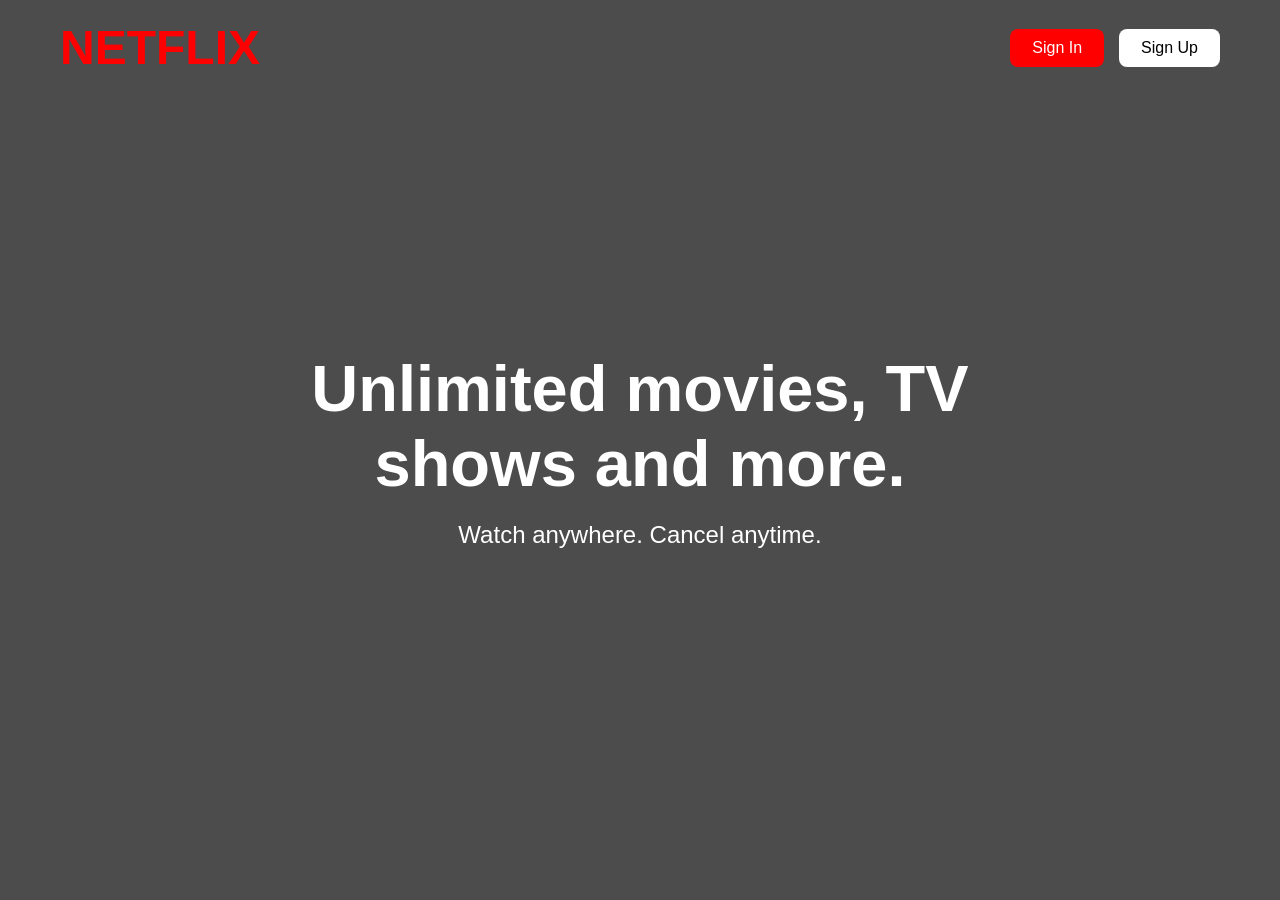
==== index.html @ 57f3a24a "Add files via upload" ====
<!DOCTYPE html>
<html>

<head>
    <title>Netflix Clone</title>
    <link rel="stylesheet" href="style.css">
</head>

<body>

    <div class="hero">

        <div class="navbar">

        <h1 class="logo">NETFLIX</h1>

        <div class="nav-buttons">

        <a href="login.html">
            <button>Sign In</button>
        </a>

        <a href="signup.html">
            <button class="signup-btn">Sign Up</button>
        </a>

        </div>

    </div>

        <div class="content">

            <h2>Unlimited movies, TV shows and more.</h2>

            <p>Watch anywhere. Cancel anytime.</p>

        </div>

    </div>
    <script>

    if(localStorage.getItem("loggedIn") === "true"){

        window.location.href = "home.html";

    }

    </script>
</body>

</html>
---- style.css ----
*{
    margin:0;
    padding:0;
    box-sizing:border-box;
}

body{
    font-family:Arial;
    color:white;
}

.hero{
    width:100%;
    height:100vh;

    background:
    linear-gradient(rgba(0,0,0,0.7),
    rgba(0,0,0,0.7)),
    url("https://images.unsplash.com/photo-1489599849927-2ee91cede3ba");

    background-size:cover;
    background-position:center;
    background-repeat:no-repeat;

    position:relative;
}

.navbar{
    width:100%;
    display:flex;
    justify-content:space-between;
    align-items:center;

    padding:20px 60px;

    position:absolute;
    top:0;
    left:0;
}

.logo{
    color:red;
    font-size:48px;
    font-weight:bold;
}

.nav-buttons{
    display:flex;
    gap:15px;
}

button{
    padding:10px 22px;
    border:none;
    border-radius:8px;
    cursor:pointer;
    font-size:16px;

    transition:0.3s;

    transform-style:preserve-3d;
}

button:hover{

    transform:
    translateY(-5px)
    scale(1.05);

    box-shadow:
    0 10px 25px rgba(0,0,0,0.5);

}

.nav-buttons button{
    background:red;
    color:white;
}

.signup-btn{
    background:white !important;
    color:black !important;
}

.content{
    width:100%;
    height:100vh;

    display:flex;
    flex-direction:column;
    justify-content:center;
    align-items:center;

    text-align:center;

    padding:20px;
}

.content h2{
    font-size:65px;
    max-width:800px;
}

.content p{
    margin-top:20px;
    font-size:24px;
}

/* MOBILE RESPONSIVE */

@media(max-width:768px){

    .navbar{
        padding:20px;
    }

    .logo{
        font-size:32px;
    }

    .nav-buttons{
        gap:10px;
    }

    button{
        padding:8px 14px;
        font-size:14px;
    }

    .content h2{
        font-size:38px;
    }

    .content p{
        font-size:18px;
    }

}
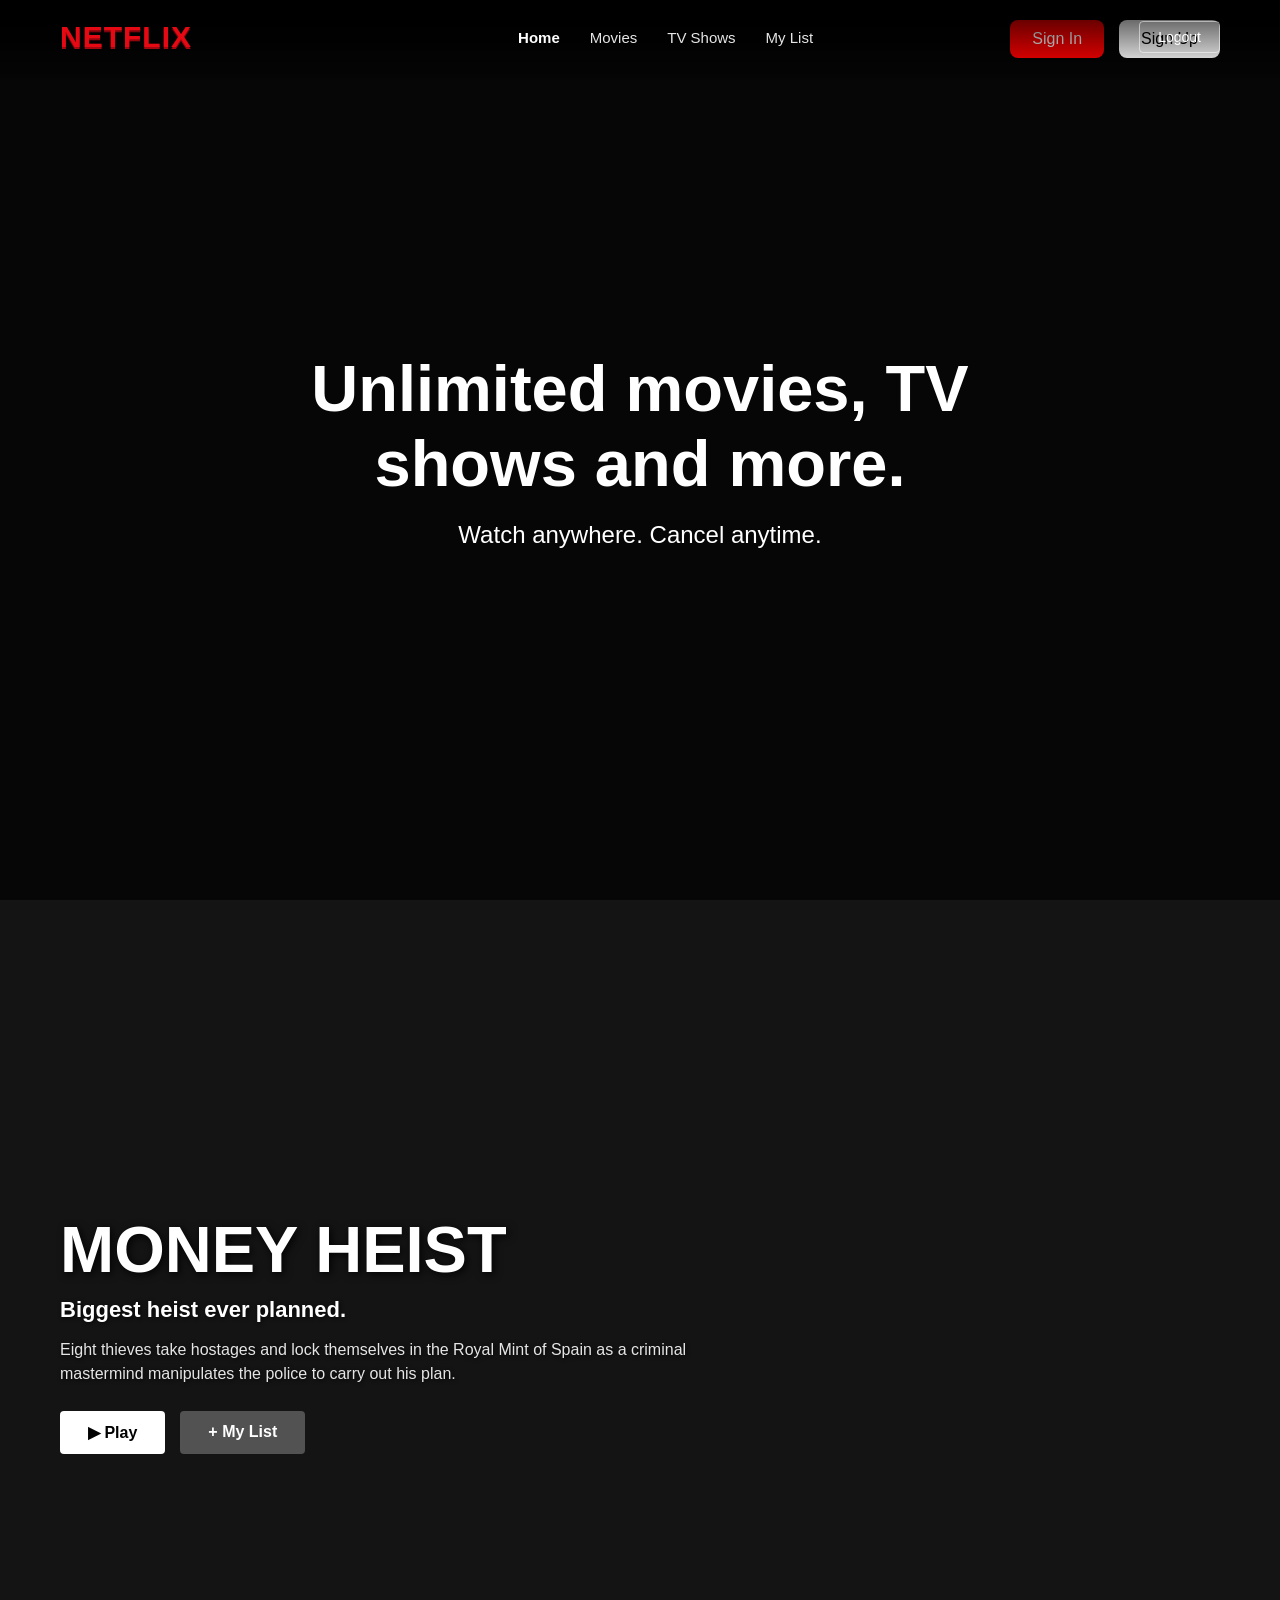
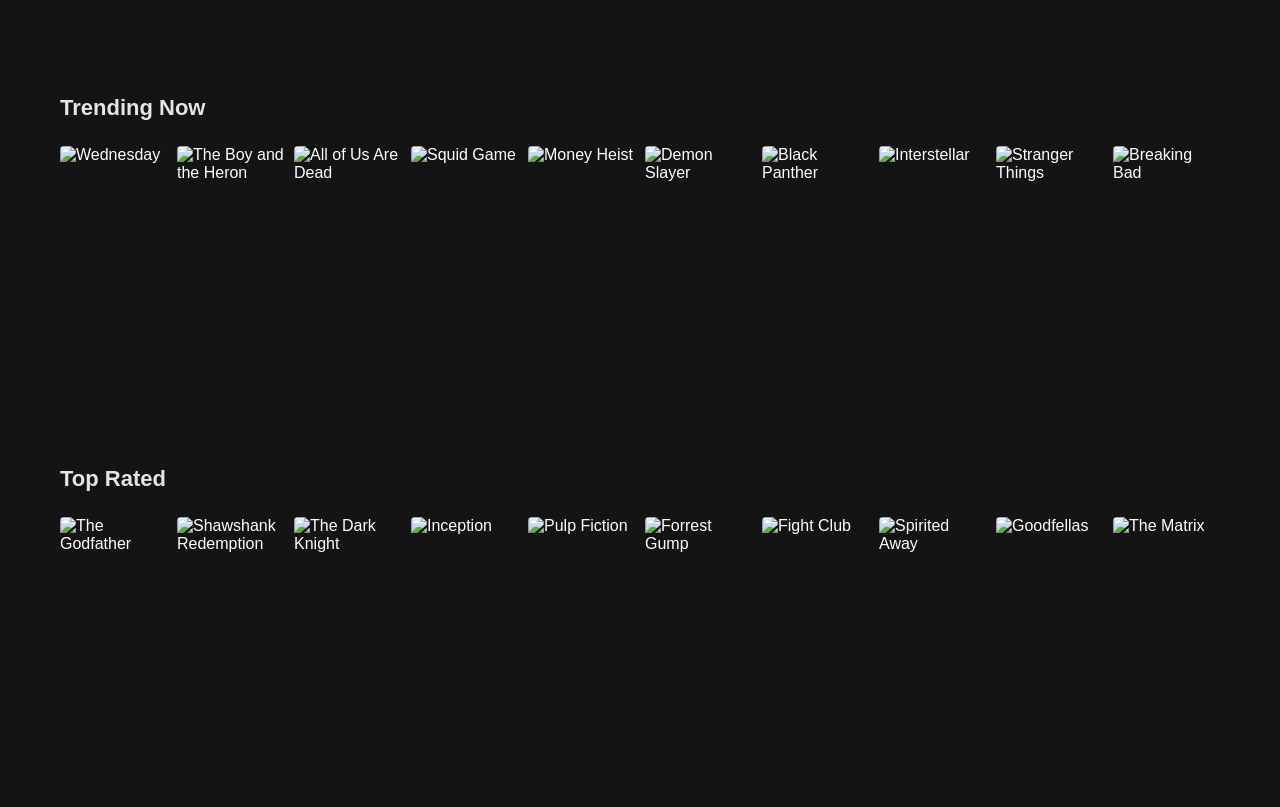
==== commit 0557c9fc: "Update index.html" ====
--- a/index.html
+++ b/index.html
@@ -48,4 +48,195 @@
     </script>
 </body>
 
-</html>+</html>
+
+<!DOCTYPE html>
+<html>
+
+<head>
+    <title>Home</title>
+    <link rel="stylesheet" href="home.css">
+</head>
+
+<body>
+
+    <!-- NAVBAR -->
+    <div class="navbar">
+        <h1 class="logo">NETFLIX</h1>
+        <div class="menu">
+            <span class="active">Home</span>
+            <span>Movies</span>
+            <span>TV Shows</span>
+            <span>My List</span>
+        </div>
+        <button class="logout-btn" onclick="logout()">Logout</button>
+    </div>
+
+    <!-- BANNER -->
+    <div class="banner">
+
+        <!-- Slide 1: Money Heist -->
+        <div class="banner-slide active slide-1">
+            <div class="banner-content">
+                <h1>MONEY HEIST</h1>
+                <p class="tagline">Biggest heist ever planned.</p>
+                <p class="context-text">Eight thieves take hostages and lock themselves in the Royal Mint of Spain as a criminal mastermind manipulates the police to carry out his plan.</p>
+                <div class="banner-buttons">
+                    <button class="btn play-btn" onclick="playVideo('https://www.youtube.com/embed/_InqQJRqGW4')">▶ Play</button>
+                    <button class="btn list-btn">+ My List</button>
+                </div>
+            </div>
+        </div>
+
+        <!-- Slide 2: Stranger Things -->
+        <div class="banner-slide slide-2">
+            <div class="banner-content">
+                <h1>STRANGER THINGS</h1>
+                <p class="tagline">Mystery in a small town.</p>
+                <p class="context-text">When a young boy vanishes, a small town uncovers a mystery involving secret experiments, terrifying supernatural forces and one strange little girl.</p>
+                <div class="banner-buttons">
+                    <button class="btn play-btn"
+onclick="playVideo('https://www.youtube.com/embed/b9EkMc79ZSU?enablejsapi=1')">▶ Play</button>
+                    <button class="btn list-btn">+ My List</button>
+                </div>
+            </div>
+        </div>
+
+        <!-- Slide 3: Breaking Bad -->
+        <div class="banner-slide slide-3">
+            <div class="banner-content">
+                <h1>BREAKING BAD</h1>
+                <p class="tagline">From teacher to kingpin.</p>
+                <p class="context-text">A high school chemistry teacher diagnosed with inoperable lung cancer turns to manufacturing and selling methamphetamine with a former student.</p>
+                <div class="banner-buttons">
+                    <button class="btn play-btn"
+onclick="playVideo('https://www.youtube.com/embed/HhesaQXLuRY?enablejsapi=1')">▶ Play</button>
+                    <button class="btn list-btn">+ My List</button>
+                </div>
+            </div>
+        </div>
+
+        <!-- Slide 4: Avengers -->
+        <div class="banner-slide slide-4">
+            <div class="banner-content">
+                <h1>AVENGERS</h1>
+                <p class="tagline">Earth’s mightiest heroes.</p>
+                <p class="context-text">Earth's mightiest heroes must come together and learn to fight as a team if they are to stop the mischievous Loki and his alien army from enslaving humanity.</p>
+                <div class="banner-buttons">
+                    <button class="btn play-btn"
+onclick="playVideo('https://www.youtube.com/embed/eOrNdBpGMv8?enablejsapi=1')">▶ Play</button>
+                    <button class="btn list-btn">+ My List</button>
+                </div>
+            </div>
+        </div>
+
+        <!-- Slide 5: Dark -->
+        <div class="banner-slide slide-5">
+            <div class="banner-content">
+                <h1>DARK</h1>
+                <p class="tagline">Time travel mystery.</p>
+                <p class="context-text">A missing child sets four families on a frantic hunt for answers as they unearth a mind-bending mystery that spans three generations.</p>
+                <div class="banner-buttons">
+                    <button class="btn play-btn"
+onclick="playVideo('https://www.youtube.com/embed/rrwycJ08PSA?enablejsapi=1')">▶ Play</button>
+                    <button class="btn list-btn">+ My List</button>
+                </div>
+            </div>
+        </div>
+
+    </div>
+
+    <!-- 🔥 SECTION 1 (Trending Now - Working Movie Images) -->
+    <div class="section">
+        <h2 class="section-title">Trending Now</h2>
+        <div class="movie-row">
+            <img src="https://image.tmdb.org/t/p/w500/9PFonBhy4cQy7Jz20NpMygczOkv.jpg" alt="Wednesday">
+
+<img src="https://image.tmdb.org/t/p/w500/8Vt6mWEReuy4Of61Lnj5Xj704m8.jpg" alt="The Boy and the Heron">
+
+<img src="https://image.tmdb.org/t/p/w500/1UkbPQspPbq1FPbFP4VV1ELCfSN.jpg" alt="All of Us Are Dead">
+
+<img src="https://image.tmdb.org/t/p/w500/dDlEmu3EZ0Pgg93K2SVNLCjCSvE.jpg" alt="Squid Game">
+
+<img src="https://image.tmdb.org/t/p/w500/reEMJA1uzscCbkpeRJeTT2bjqUp.jpg" alt="Money Heist">
+
+<img src="https://image.tmdb.org/t/p/w500/6oH378KUfCEitzJkm07r97L0RsZ.jpg" alt="Demon Slayer">
+
+<img src="https://image.tmdb.org/t/p/w500/uxzzxijgPIY7slzFvMotPv8wjKA.jpg" alt="Black Panther">
+
+<img src="https://image.tmdb.org/t/p/w500/rAiYTfKGqDCRIIqo664sY9XZIvQ.jpg" alt="Interstellar">
+
+<img src="https://image.tmdb.org/t/p/w500/x2LSRK2Cm7MZhjluni1msVJ3wDF.jpg" alt="Stranger Things">
+
+<img src="https://image.tmdb.org/t/p/w500/tsRy63Mu5cu8etL1X7ZLyf7UP1M.jpg" alt="Breaking Bad">
+
+
+        </div>
+    </div>
+
+    <!-- 🔥 SECTION 2 (Top Rated - Working Movie Images) -->
+    <div class="section">
+        <h2 class="section-title">Top Rated</h2>
+        <div class="movie-row">
+           <img src="https://image.tmdb.org/t/p/w500/3bhkrj58Vtu7enYsRolD1fZdja1.jpg" alt="The Godfather">
+
+<img src="https://image.tmdb.org/t/p/w500/q6y0Go1tsGEsmtFryDOJo3dEmqu.jpg" alt="Shawshank Redemption">
+
+<img src="https://image.tmdb.org/t/p/w500/qJ2tW6WMUDux911r6m7haRef0WH.jpg" alt="The Dark Knight">
+
+<img src="https://image.tmdb.org/t/p/w500/9gk7adHYeDvHkCSEqAvQNLV5Uge.jpg" alt="Inception">
+
+<img src="https://image.tmdb.org/t/p/w500/d5iIlFn5s0ImszYzBPb8JPIfbXD.jpg" alt="Pulp Fiction">
+
+<img src="https://image.tmdb.org/t/p/w500/arw2vcBveWOVZr6pxd9XTd1TdQa.jpg" alt="Forrest Gump">
+
+<img src="https://image.tmdb.org/t/p/w500/bptfVGEQuv6vDTIMVCHjJ9Dz8PX.jpg" alt="Fight Club">
+
+<img src="https://image.tmdb.org/t/p/w500/39wmItIWsg5sZMyRUHLkWBcuVCM.jpg" alt="Spirited Away">
+
+<img src="https://image.tmdb.org/t/p/w500/6QMSLvU5ziIL2T6VrkaKzN2YkxK.jpg" alt="Goodfellas">
+
+<img src="https://image.tmdb.org/t/p/w500/f89U3ADr1oiB1s9GkdPOEpXUk5H.jpg" alt="The Matrix">
+        </div>
+    </div>
+
+<!-- 🎬 VIDEO POPUP -->
+<div id="videoPopup" style="
+    position:fixed;
+    top:0;
+    left:0;
+    width:100%;
+    height:100%;
+    background:rgba(0,0,0,0.9);
+    display:none;
+    justify-content:center;
+    align-items:center;
+    z-index:999;
+">
+
+    <div style="position:relative; width:80%; max-width:900px;">
+        
+        <!-- ❌ CLOSE BUTTON -->
+        <span onclick="closeVideo()" style="
+            position:absolute;
+            top:-40px;
+            right:0;
+            color:white;
+            font-size:30px;
+            cursor:pointer;
+        ">✖</span>
+
+        <!-- 🎥 VIDEO -->
+        <iframe 
+            id="videoFrame"
+            width="100%" 
+            height="500"
+            frameborder="0"
+            allowfullscreen>
+        </iframe>
+
+    </div>
+</div>
+ <script src="home.js"></script>
+</body>
+</html>
--- a/home.css
+++ b/home.css
@@ -0,0 +1,266 @@
+body {
+    margin: 0;
+    background-color: #141414;
+    color: white;
+    font-family: Arial, sans-serif;
+    overflow-x: hidden;
+}
+
+/* 🧭 NAVBAR STYLING */
+.navbar {
+    display: flex;
+    justify-content: space-between;
+    align-items: center;
+    padding: 20px 60px;
+    background: linear-gradient(to bottom, rgba(0,0,0,0.8) 0%, rgba(0,0,0,0) 100%);
+    position: fixed;
+    width: 100%;
+    top: 0;
+    box-sizing: border-box;
+    z-index: 10;
+}
+
+.logo {
+    color: #E50914;
+    font-size: 30px;
+    font-weight: bold;
+    margin: 0;
+    letter-spacing: 1px;
+}
+
+.menu {
+    display: flex;
+    gap: 30px;
+}
+
+.menu span {
+    color: #e5e5e5;
+    font-size: 15px;
+    cursor: pointer;
+    transition: color 0.3s ease;
+}
+
+.menu span:hover {
+    color: #b3b3b3;
+}
+
+.menu .active {
+    color: #ffffff;
+    font-weight: bold;
+}
+
+/* LOGOUT BUTTON */
+.logout-btn {
+    padding: 7px 18px;
+    background: transparent;
+    color: white;
+    border: 1px solid rgba(255, 255, 255, 0.5);
+    border-radius: 4px;
+    cursor: pointer;
+    font-size: 14px;
+}
+
+.logout-btn:hover {
+    background: rgba(255, 255, 255, 0.1);
+    border-color: #ffffff;
+}
+
+/* 🔥 BANNER CONTAINER */
+.banner {
+    height: 85vh;
+    position: relative;
+    width: 100vw;
+}
+
+/* EACH SLIDE */
+.banner-slide {
+    position: absolute;
+    top: 0;
+    left: 0;
+    width: 100%;
+    height: 100%;
+    display: flex;
+    align-items: center;
+    padding: 0 60px;
+    box-sizing: border-box;
+    opacity: 0;
+    transition: opacity 1s ease-in-out;
+    
+    background-size: cover;
+    background-position: center;
+    background-repeat: no-repeat;
+}
+
+.banner-slide.active {
+    opacity: 1;
+}
+
+/* BANNER TEXT CONTENT */
+.banner-content {
+    max-width: 650px;
+    position: relative;
+    z-index: 2;
+    margin-top: 100px;
+}
+
+.banner-content h1 {
+    font-size: 65px;
+    font-weight: bold;
+    margin: 0 0 10px 0;
+    text-shadow: 2px 2px 8px rgba(0, 0, 0, 0.9);
+}
+
+.tagline {
+    font-size: 22px;
+    font-weight: bold;
+    margin: 0 0 15px 0;
+    text-shadow: 1px 1px 4px rgba(0, 0, 0, 0.8);
+}
+
+.context-text {
+    font-size: 16px;
+    line-height: 1.5;
+    color: #e5e5e5;
+    margin: 0 0 25px 0;
+    text-shadow: 1px 1px 4px rgba(0, 0, 0, 0.9);
+}
+
+/* 🎬 BANNER BUTTONS STYLING */
+.banner-buttons {
+    display: flex;
+    gap: 15px;
+}
+
+.btn {
+    padding: 12px 28px;
+    font-size: 16px;
+    font-weight: bold;
+    border: none;
+    border-radius: 4px;
+    cursor: pointer;
+    transition: transform 0.2s, background-color 0.2s;
+}
+
+.play-btn {
+    background-color: white;
+    color: black;
+}
+
+.play-btn:hover {
+    background-color: #e5e5e5;
+}
+
+.list-btn {
+    background-color: rgba(109, 109, 110, 0.7);
+    color: white;
+}
+
+.list-btn:hover {
+    background-color: rgba(109, 109, 110, 0.4);
+}
+
+/* 🍿 SECTIONS & MOVIE CARDS */
+.section {
+    padding: 30px 0;
+    background-color: #141414;
+    position: relative;
+    z-index: 3;
+}
+
+.section-title {
+    margin-left: 60px;
+    margin-top: 0;
+    margin-bottom: 15px;
+    font-size: 22px;
+    color: #e5e5e5;
+}
+
+.movie-row {
+    display: flex;
+    gap: 10px;
+    padding: 10px 60px;
+    overflow-x: auto;
+}
+
+.movie-row img {
+    width: 180px;
+    height: 250px;
+    object-fit: cover;
+    border-radius: 4px;
+    transition: transform 0.3s ease;
+    cursor: pointer;
+}
+
+.movie-row img:hover {
+    transform: scale(1.15);
+    z-index: 5;
+}
+
+.movie-row::-webkit-scrollbar {
+    display: none;
+}
+
+/* 🎯 REAL HD BACKGROUND BANNER IMAGES */
+.slide-1 {
+    background-image: 
+    linear-gradient(to top, #141414 10%, transparent 60%), 
+    url('https://image.tmdb.org/t/p/original/reEMJA1uzscCbkpeRJeTT2bjqUp.jpg'); /* Money Heist */
+}
+
+.slide-2 {
+    background-image: 
+    linear-gradient(to top, #141414 10%, transparent 60%), 
+    url('https://image.tmdb.org/t/p/original/x2LSRK2Cm7MZhjluni1msVJ3wDF.jpg'); /* Stranger Things */
+}
+
+.slide-3 {
+    background-image: 
+    linear-gradient(to top, #141414 10%, transparent 60%), 
+    url('https://image.tmdb.org/t/p/original/tsRy63Mu5cu8etL1X7ZLyf7UP1M.jpg'); /* Breaking Bad */
+}
+
+.slide-4 {
+    background-image: 
+    linear-gradient(to top, #141414 10%, transparent 60%), 
+    url('https://image.tmdb.org/t/p/original/9BBTo63ANSmhC4e6r62OJFuK2GL.jpg'); /* Avengers */
+}
+
+.slide-5 {
+    background-image: 
+    linear-gradient(to top, #141414 10%, transparent 60%), 
+    url('https://image.tmdb.org/t/p/original/apbrbWs8M9lyOpJYU5WXrpFbk1Z.jpg'); /* Dark */
+}
+
+/* VIDEO POPUP 🔥 */
+.video-popup{
+    position:fixed;
+    top:0;
+    left:0;
+    width:100%;
+    height:100%;
+    background:rgba(0,0,0,0.9);
+    display:none;
+    justify-content:center;
+    align-items:center;
+    z-index:999;
+}
+
+.video-popup iframe{
+    width:80%;
+    height:80%;
+    border-radius:10px;
+}
+
+.close-btn{
+    position:absolute;
+    top:20px;
+    right:40px;
+    font-size:30px;
+    cursor:pointer;
+    color:white;
+}
+
+iframe{
+    margin-top:20px;
+    border-radius:10px;
+}
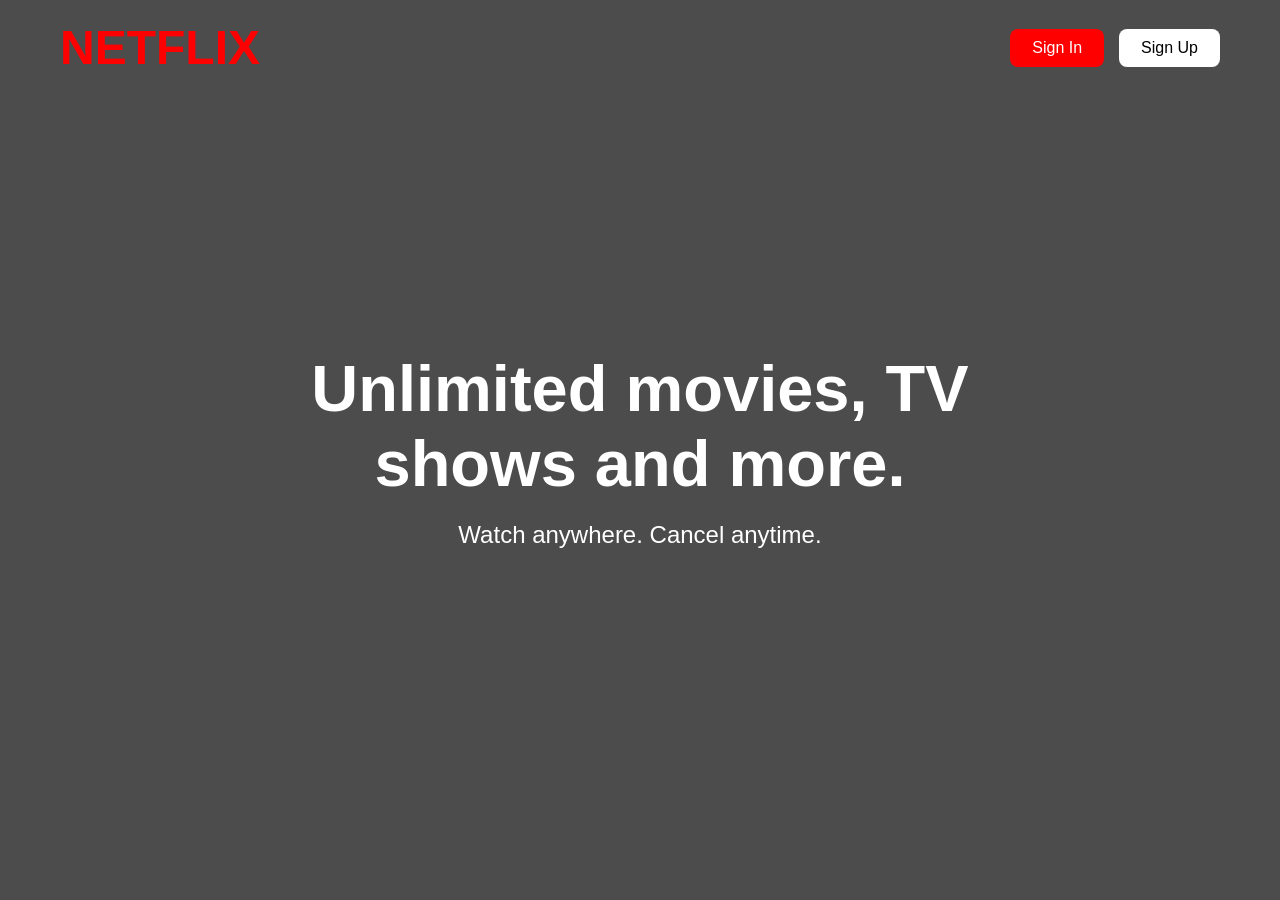
==== commit 39556a05: "Add files via upload" ====
--- a/index.html
+++ b/index.html
@@ -48,195 +48,4 @@
     </script>
 </body>
 
-</html>
-
-<!DOCTYPE html>
-<html>
-
-<head>
-    <title>Home</title>
-    <link rel="stylesheet" href="home.css">
-</head>
-
-<body>
-
-    <!-- NAVBAR -->
-    <div class="navbar">
-        <h1 class="logo">NETFLIX</h1>
-        <div class="menu">
-            <span class="active">Home</span>
-            <span>Movies</span>
-            <span>TV Shows</span>
-            <span>My List</span>
-        </div>
-        <button class="logout-btn" onclick="logout()">Logout</button>
-    </div>
-
-    <!-- BANNER -->
-    <div class="banner">
-
-        <!-- Slide 1: Money Heist -->
-        <div class="banner-slide active slide-1">
-            <div class="banner-content">
-                <h1>MONEY HEIST</h1>
-                <p class="tagline">Biggest heist ever planned.</p>
-                <p class="context-text">Eight thieves take hostages and lock themselves in the Royal Mint of Spain as a criminal mastermind manipulates the police to carry out his plan.</p>
-                <div class="banner-buttons">
-                    <button class="btn play-btn" onclick="playVideo('https://www.youtube.com/embed/_InqQJRqGW4')">▶ Play</button>
-                    <button class="btn list-btn">+ My List</button>
-                </div>
-            </div>
-        </div>
-
-        <!-- Slide 2: Stranger Things -->
-        <div class="banner-slide slide-2">
-            <div class="banner-content">
-                <h1>STRANGER THINGS</h1>
-                <p class="tagline">Mystery in a small town.</p>
-                <p class="context-text">When a young boy vanishes, a small town uncovers a mystery involving secret experiments, terrifying supernatural forces and one strange little girl.</p>
-                <div class="banner-buttons">
-                    <button class="btn play-btn"
-onclick="playVideo('https://www.youtube.com/embed/b9EkMc79ZSU?enablejsapi=1')">▶ Play</button>
-                    <button class="btn list-btn">+ My List</button>
-                </div>
-            </div>
-        </div>
-
-        <!-- Slide 3: Breaking Bad -->
-        <div class="banner-slide slide-3">
-            <div class="banner-content">
-                <h1>BREAKING BAD</h1>
-                <p class="tagline">From teacher to kingpin.</p>
-                <p class="context-text">A high school chemistry teacher diagnosed with inoperable lung cancer turns to manufacturing and selling methamphetamine with a former student.</p>
-                <div class="banner-buttons">
-                    <button class="btn play-btn"
-onclick="playVideo('https://www.youtube.com/embed/HhesaQXLuRY?enablejsapi=1')">▶ Play</button>
-                    <button class="btn list-btn">+ My List</button>
-                </div>
-            </div>
-        </div>
-
-        <!-- Slide 4: Avengers -->
-        <div class="banner-slide slide-4">
-            <div class="banner-content">
-                <h1>AVENGERS</h1>
-                <p class="tagline">Earth’s mightiest heroes.</p>
-                <p class="context-text">Earth's mightiest heroes must come together and learn to fight as a team if they are to stop the mischievous Loki and his alien army from enslaving humanity.</p>
-                <div class="banner-buttons">
-                    <button class="btn play-btn"
-onclick="playVideo('https://www.youtube.com/embed/eOrNdBpGMv8?enablejsapi=1')">▶ Play</button>
-                    <button class="btn list-btn">+ My List</button>
-                </div>
-            </div>
-        </div>
-
-        <!-- Slide 5: Dark -->
-        <div class="banner-slide slide-5">
-            <div class="banner-content">
-                <h1>DARK</h1>
-                <p class="tagline">Time travel mystery.</p>
-                <p class="context-text">A missing child sets four families on a frantic hunt for answers as they unearth a mind-bending mystery that spans three generations.</p>
-                <div class="banner-buttons">
-                    <button class="btn play-btn"
-onclick="playVideo('https://www.youtube.com/embed/rrwycJ08PSA?enablejsapi=1')">▶ Play</button>
-                    <button class="btn list-btn">+ My List</button>
-                </div>
-            </div>
-        </div>
-
-    </div>
-
-    <!-- 🔥 SECTION 1 (Trending Now - Working Movie Images) -->
-    <div class="section">
-        <h2 class="section-title">Trending Now</h2>
-        <div class="movie-row">
-            <img src="https://image.tmdb.org/t/p/w500/9PFonBhy4cQy7Jz20NpMygczOkv.jpg" alt="Wednesday">
-
-<img src="https://image.tmdb.org/t/p/w500/8Vt6mWEReuy4Of61Lnj5Xj704m8.jpg" alt="The Boy and the Heron">
-
-<img src="https://image.tmdb.org/t/p/w500/1UkbPQspPbq1FPbFP4VV1ELCfSN.jpg" alt="All of Us Are Dead">
-
-<img src="https://image.tmdb.org/t/p/w500/dDlEmu3EZ0Pgg93K2SVNLCjCSvE.jpg" alt="Squid Game">
-
-<img src="https://image.tmdb.org/t/p/w500/reEMJA1uzscCbkpeRJeTT2bjqUp.jpg" alt="Money Heist">
-
-<img src="https://image.tmdb.org/t/p/w500/6oH378KUfCEitzJkm07r97L0RsZ.jpg" alt="Demon Slayer">
-
-<img src="https://image.tmdb.org/t/p/w500/uxzzxijgPIY7slzFvMotPv8wjKA.jpg" alt="Black Panther">
-
-<img src="https://image.tmdb.org/t/p/w500/rAiYTfKGqDCRIIqo664sY9XZIvQ.jpg" alt="Interstellar">
-
-<img src="https://image.tmdb.org/t/p/w500/x2LSRK2Cm7MZhjluni1msVJ3wDF.jpg" alt="Stranger Things">
-
-<img src="https://image.tmdb.org/t/p/w500/tsRy63Mu5cu8etL1X7ZLyf7UP1M.jpg" alt="Breaking Bad">
-
-
-        </div>
-    </div>
-
-    <!-- 🔥 SECTION 2 (Top Rated - Working Movie Images) -->
-    <div class="section">
-        <h2 class="section-title">Top Rated</h2>
-        <div class="movie-row">
-           <img src="https://image.tmdb.org/t/p/w500/3bhkrj58Vtu7enYsRolD1fZdja1.jpg" alt="The Godfather">
-
-<img src="https://image.tmdb.org/t/p/w500/q6y0Go1tsGEsmtFryDOJo3dEmqu.jpg" alt="Shawshank Redemption">
-
-<img src="https://image.tmdb.org/t/p/w500/qJ2tW6WMUDux911r6m7haRef0WH.jpg" alt="The Dark Knight">
-
-<img src="https://image.tmdb.org/t/p/w500/9gk7adHYeDvHkCSEqAvQNLV5Uge.jpg" alt="Inception">
-
-<img src="https://image.tmdb.org/t/p/w500/d5iIlFn5s0ImszYzBPb8JPIfbXD.jpg" alt="Pulp Fiction">
-
-<img src="https://image.tmdb.org/t/p/w500/arw2vcBveWOVZr6pxd9XTd1TdQa.jpg" alt="Forrest Gump">
-
-<img src="https://image.tmdb.org/t/p/w500/bptfVGEQuv6vDTIMVCHjJ9Dz8PX.jpg" alt="Fight Club">
-
-<img src="https://image.tmdb.org/t/p/w500/39wmItIWsg5sZMyRUHLkWBcuVCM.jpg" alt="Spirited Away">
-
-<img src="https://image.tmdb.org/t/p/w500/6QMSLvU5ziIL2T6VrkaKzN2YkxK.jpg" alt="Goodfellas">
-
-<img src="https://image.tmdb.org/t/p/w500/f89U3ADr1oiB1s9GkdPOEpXUk5H.jpg" alt="The Matrix">
-        </div>
-    </div>
-
-<!-- 🎬 VIDEO POPUP -->
-<div id="videoPopup" style="
-    position:fixed;
-    top:0;
-    left:0;
-    width:100%;
-    height:100%;
-    background:rgba(0,0,0,0.9);
-    display:none;
-    justify-content:center;
-    align-items:center;
-    z-index:999;
-">
-
-    <div style="position:relative; width:80%; max-width:900px;">
-        
-        <!-- ❌ CLOSE BUTTON -->
-        <span onclick="closeVideo()" style="
-            position:absolute;
-            top:-40px;
-            right:0;
-            color:white;
-            font-size:30px;
-            cursor:pointer;
-        ">✖</span>
-
-        <!-- 🎥 VIDEO -->
-        <iframe 
-            id="videoFrame"
-            width="100%" 
-            height="500"
-            frameborder="0"
-            allowfullscreen>
-        </iframe>
-
-    </div>
-</div>
- <script src="home.js"></script>
-</body>
-</html>
+</html>
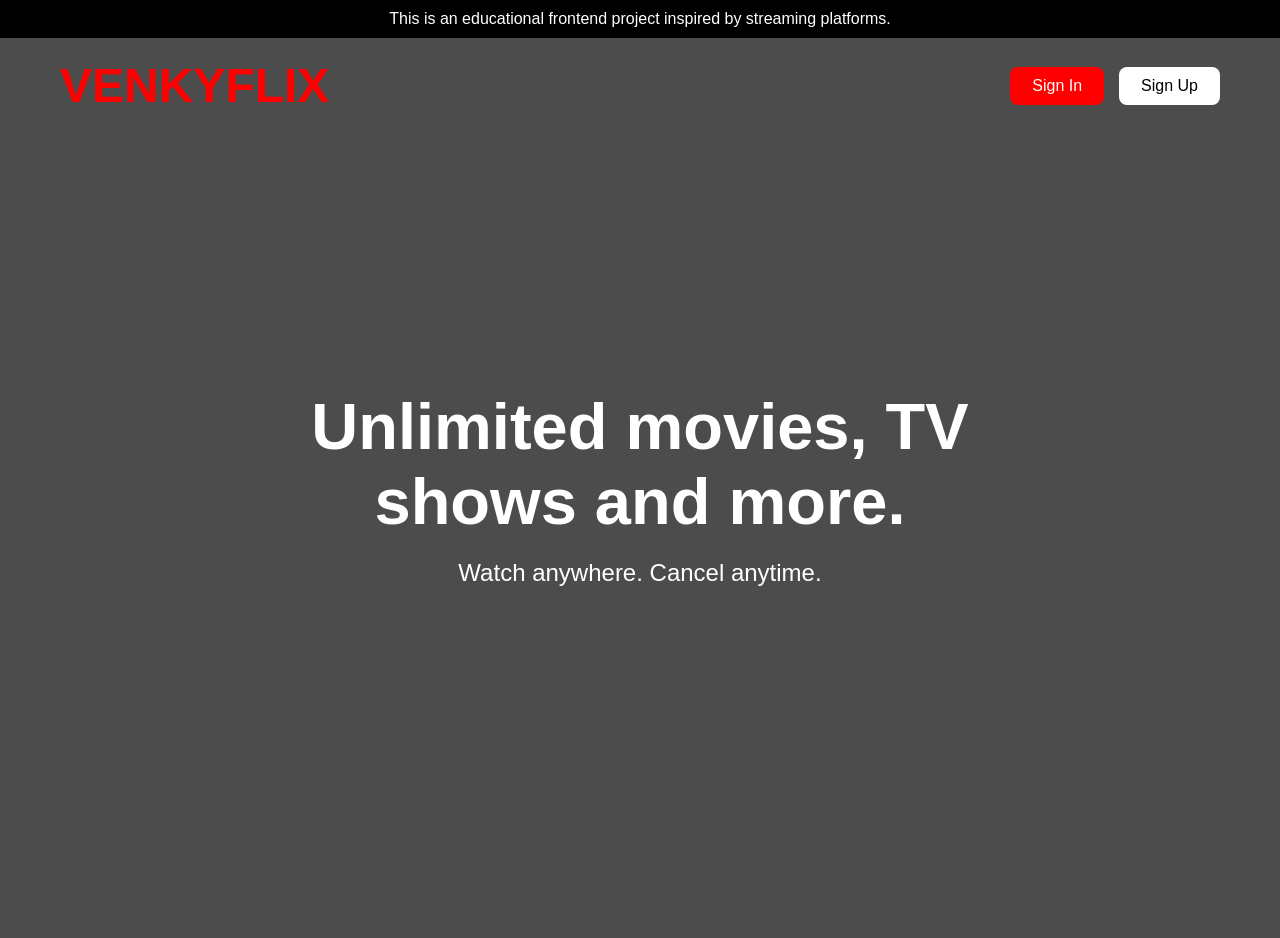
==== commit 730aac65: "Update index.html" ====
--- a/index.html
+++ b/index.html
@@ -2,17 +2,21 @@
 <html>
 
 <head>
-    <title>Netflix Clone</title>
+    <meta name="google-site-verification" content="pxl-HhzOZLCXkzUu0NDnPFAGWX86pRPzU4PSQ464ZwI" />
+    <title>VENKYFLIX</title>
     <link rel="stylesheet" href="style.css">
 </head>
 
 <body>
+    
+    <p style="text-align:center;color:white;background:black;padding:10px;">
+This is an educational frontend project inspired by streaming platforms.
+</p>
 
     <div class="hero">
 
         <div class="navbar">
-
-        <h1 class="logo">NETFLIX</h1>
+            <h1 class="logo">VENKYFLIX</h1>
 
         <div class="nav-buttons">
 
@@ -48,4 +52,4 @@
     </script>
 </body>
 
-</html>+</html>
